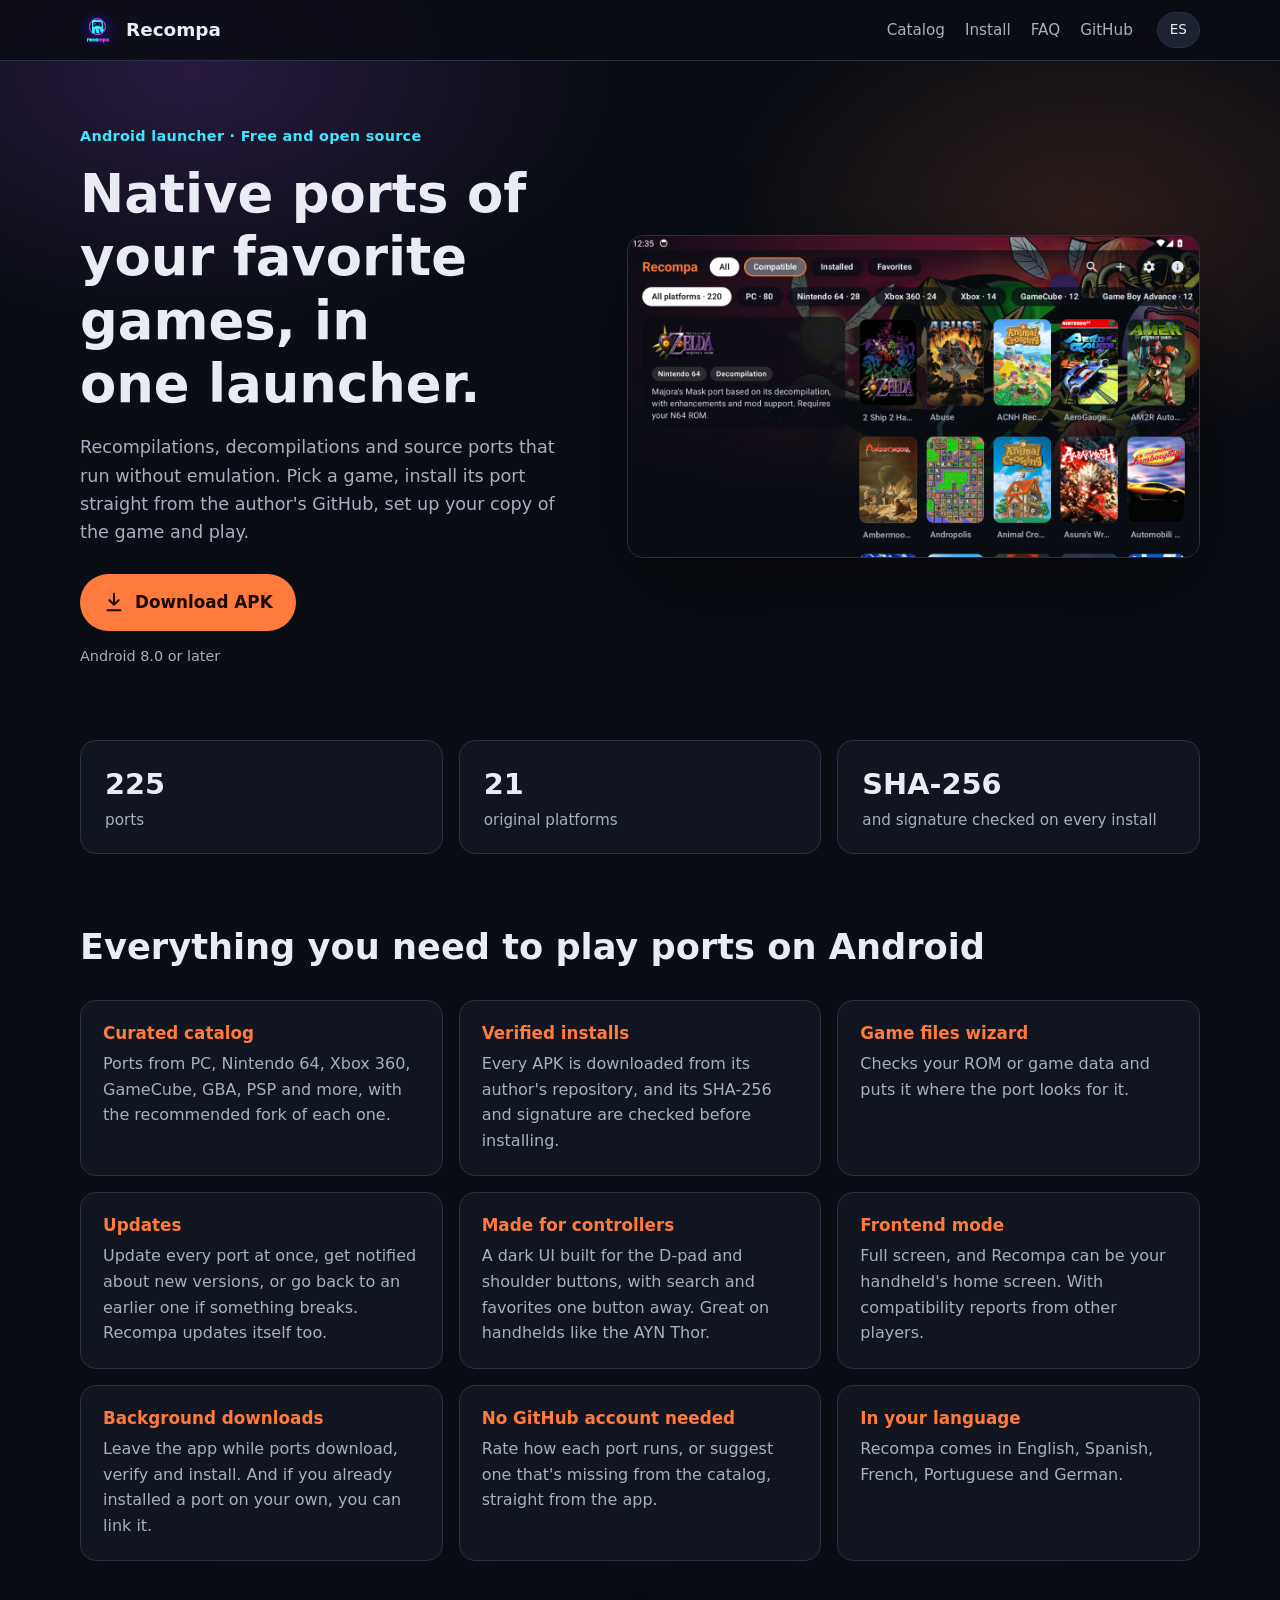
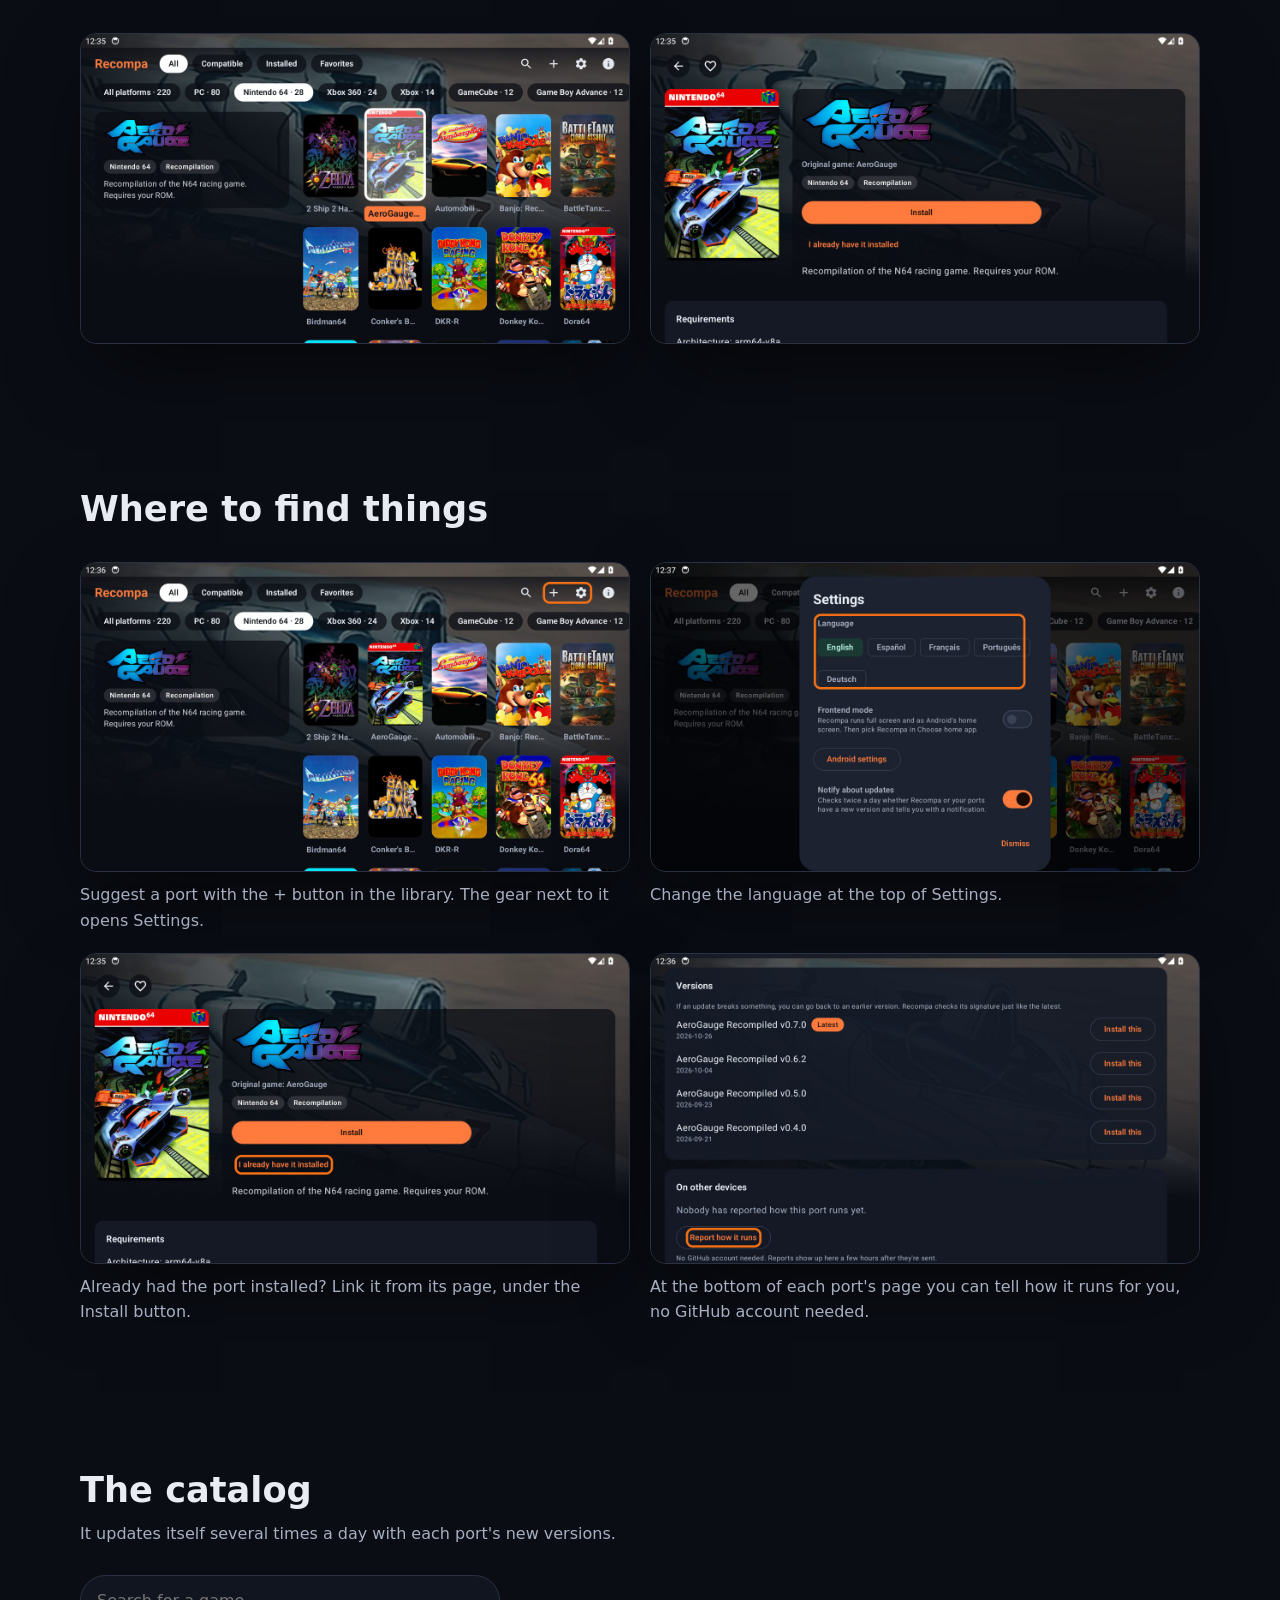
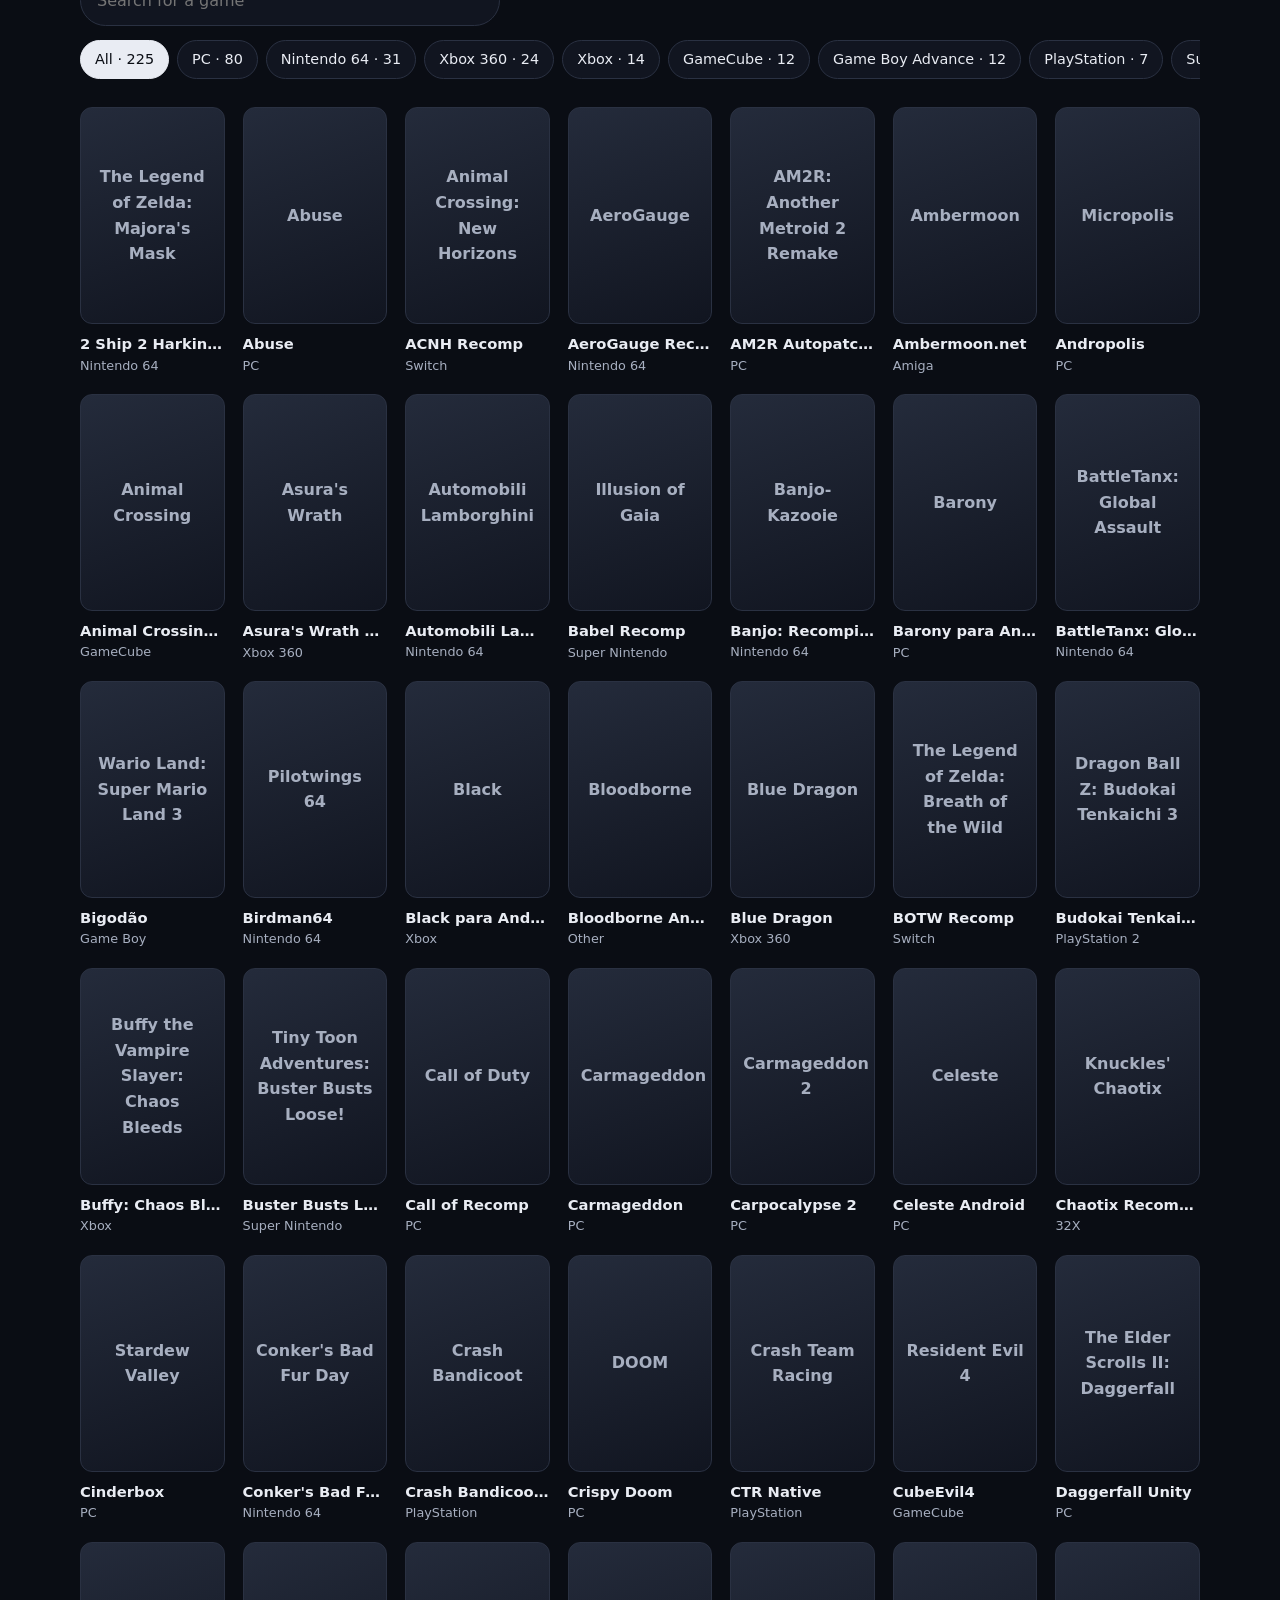
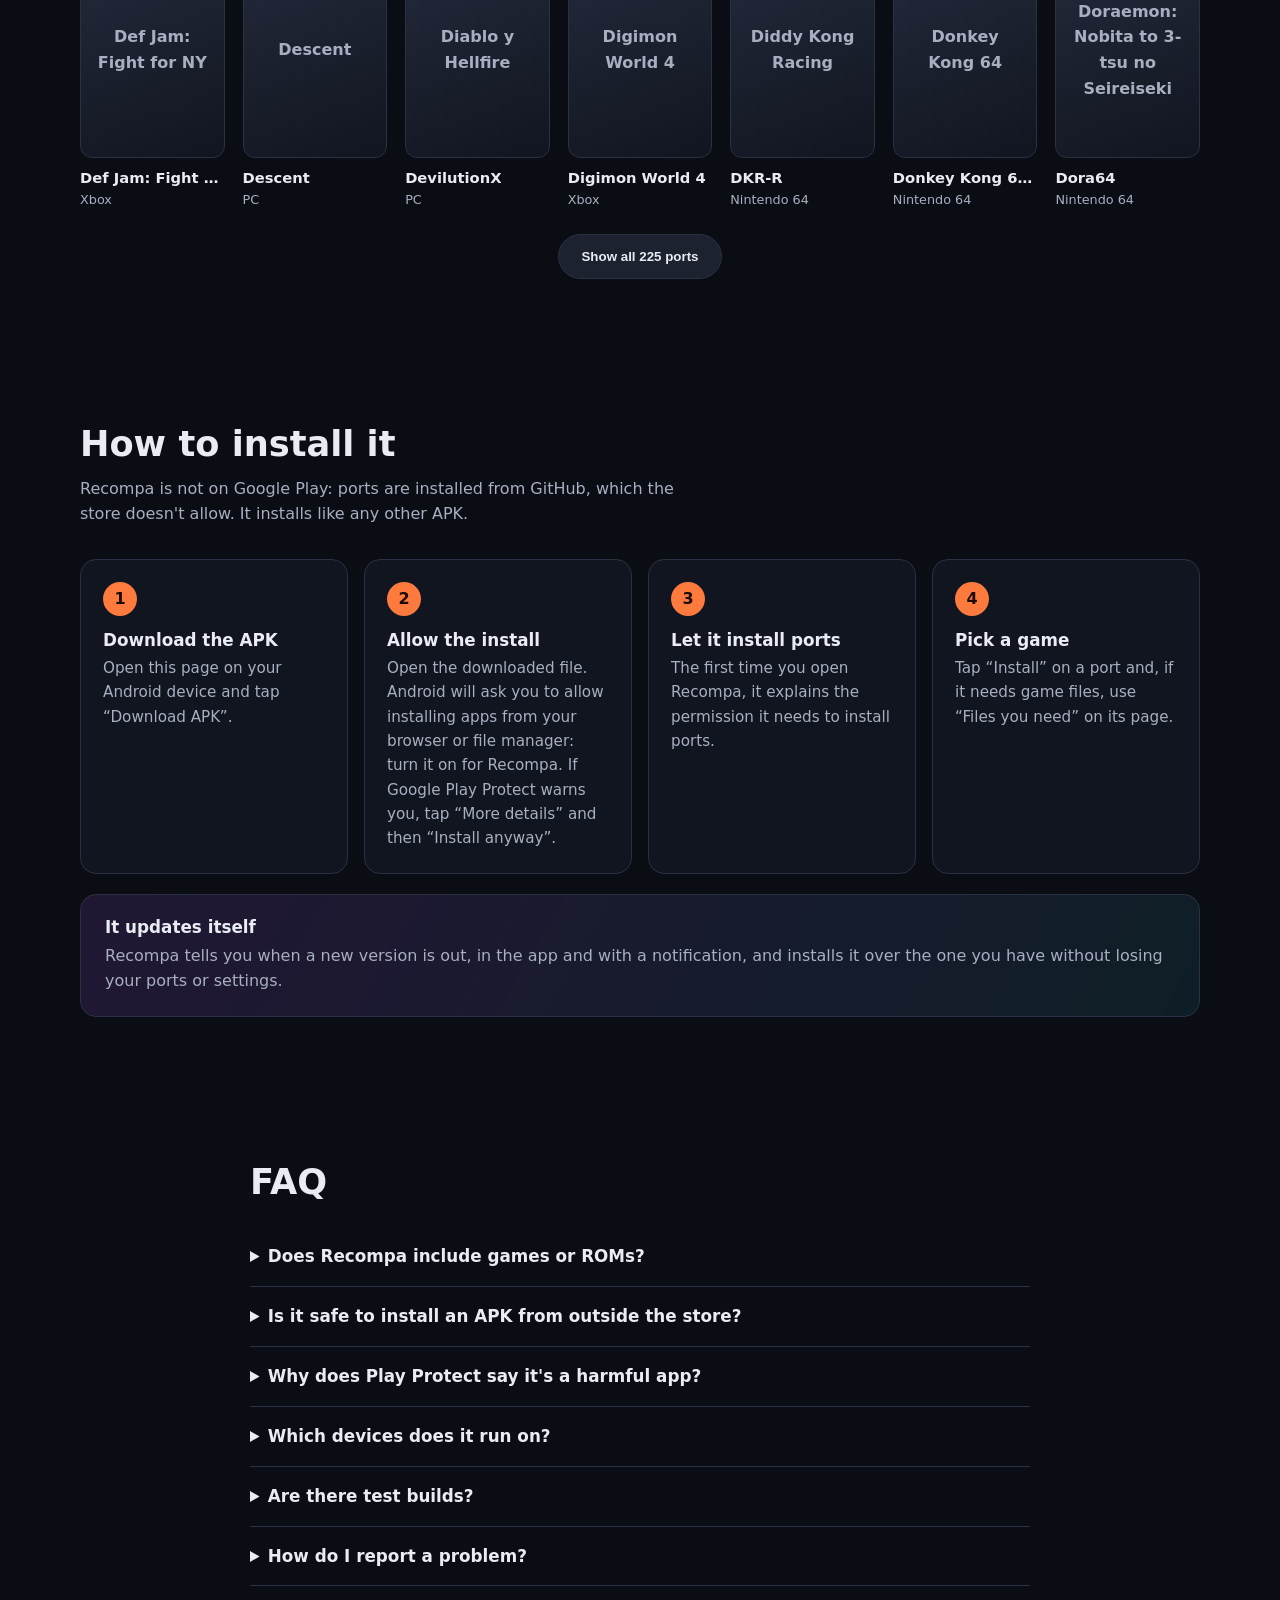
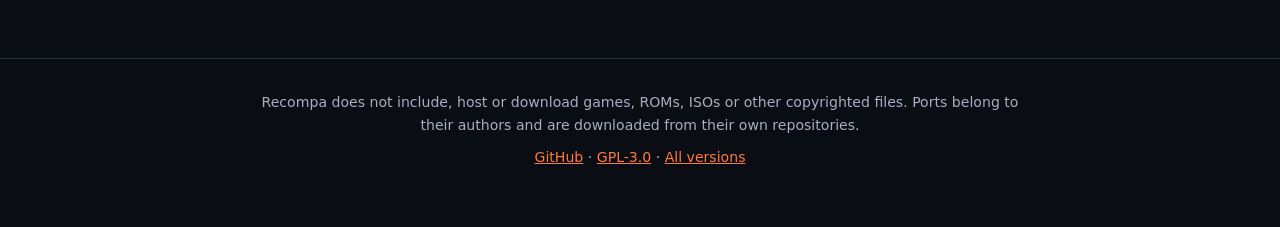
==== index.html @ 6406f09a "Publish the catalog" ====
<!doctype html>
<html lang="es">
<head>
  <meta charset="utf-8">
  <meta name="viewport" content="width=device-width, initial-scale=1">
  <title>Recompa · Ports nativos de juegos para Android</title>
  <meta name="description" content="Recompa es un launcher para Android de ports nativos de juegos: recompilaciones, decompilaciones y source ports. Descarga el APK gratis.">
  <meta name="theme-color" content="#0A0D14">
  <link rel="icon" href="logo.svg" type="image/svg+xml">
  <link rel="apple-touch-icon" href="icon.png">
  <meta property="og:type" content="website">
  <meta property="og:title" content="Recompa · Ports nativos de juegos para Android">
  <meta property="og:description" content="Instala ports nativos de tus juegos favoritos en Android, desde el GitHub de cada autor y verificados.">
  <meta property="og:image" content="https://kalasyan.github.io/recompa/screenshots/library.jpg">
  <meta name="twitter:card" content="summary_large_image">
  <link rel="stylesheet" href="style.css?v=cc97008138">
</head>
<body>
  <header class="top">
    <a class="brand" href="#">
      <img src="logo.svg" alt="" width="36" height="36">
      <span>Recompa</span>
    </a>
    <nav>
      <a href="#catalog" data-i18n="nav.catalog">Catálogo</a>
      <a href="#install" data-i18n="nav.install">Instalar</a>
      <a href="#faq" data-i18n="nav.faq">Preguntas</a>
      <a href="https://github.com/kalasyan/recompa">GitHub</a>
    </nav>
    <button class="lang" id="lang" type="button" aria-label="Change language">EN</button>
  </header>

  <main>
    <section class="hero">
      <div class="hero-text">
        <p class="eyebrow" data-i18n="hero.eyebrow">Launcher para Android · Gratis y open source</p>
        <h1 data-i18n="hero.title">Ports nativos de tus juegos favoritos, en un solo launcher.</h1>
        <p class="lead" data-i18n="hero.lead">Recompilaciones, decompilaciones y source ports que funcionan sin emulación. Elige un juego, instala su port desde el GitHub de su autor, prepara tu copia del juego y a jugar.</p>
        <div class="cta">
          <a class="btn primary" id="download" href="https://github.com/kalasyan/recompa/releases/latest/download/recompa.apk">
            <svg viewBox="0 0 24 24" aria-hidden="true"><path d="M12 3v12m0 0-5-5m5 5 5-5M5 21h14" fill="none" stroke="currentColor" stroke-width="2.2" stroke-linecap="round" stroke-linejoin="round"/></svg>
            <span data-i18n="hero.download">Descargar APK</span>
          </a>
        </div>
        <p class="meta"><span id="version" data-i18n="hero.meta">Android 8.0 o superior</span></p>
      </div>
      <div class="hero-shot">
        <img src="screenshots/library.jpg" width="1280" height="720" alt="La biblioteca de Recompa con carátulas y filtros por plataforma" data-i18n-alt="shot.library">
      </div>
    </section>

    <section class="stats" aria-label="Recompa en cifras">
      <div><strong id="stat-ports">130+</strong><span data-i18n="stats.ports">ports</span></div>
      <div><strong id="stat-platforms">15+</strong><span data-i18n="stats.platforms">plataformas originales</span></div>
      <div><strong>SHA-256</strong><span data-i18n="stats.verified">y firma verificados en cada instalación</span></div>
    </section>

    <section class="features">
      <h2 data-i18n="features.title">Todo lo que necesitas para jugar ports en Android</h2>
      <div class="grid">
        <article><h3 data-i18n="f1.t">Catálogo curado</h3><p data-i18n="f1.d">Ports de PC, Nintendo 64, Xbox 360, GameCube, GBA, PSP y más, con el fork recomendado de cada uno.</p></article>
        <article><h3 data-i18n="f2.t">Instalaciones verificadas</h3><p data-i18n="f2.d">Cada APK se descarga del repositorio de su autor y se comprueban su SHA-256 y su firma antes de instalarlo.</p></article>
        <article><h3 data-i18n="f3.t">Asistente de archivos</h3><p data-i18n="f3.d">Comprueba tu ROM o los datos del juego y los deja listos donde el port los busca.</p></article>
        <article><h3 data-i18n="f4.t">Actualizaciones</h3><p data-i18n="f4.d">Actualiza todos los ports de una vez, recibe avisos de nuevas versiones o vuelve a una anterior si algo se rompe. Recompa también se actualiza solo.</p></article>
        <article><h3 data-i18n="f5.t">Hecho para mando</h3><p data-i18n="f5.d">Interfaz oscura pensada para cruceta y gatillos, con búsqueda y favoritos a un botón. Ideal para consolas portátiles como la AYN Thor.</p></article>
        <article><h3 data-i18n="f6.t">Modo frontend</h3><p data-i18n="f6.d">Pantalla completa, y Recompa puede ser la pantalla de inicio de tu portátil. Con informes de compatibilidad de otros jugadores.</p></article>
        <article><h3 data-i18n="f7.t">Descargas en segundo plano</h3><p data-i18n="f7.d">Sal de la app mientras los ports se descargan, verifican e instalan. Y si ya tenías un port instalado por tu cuenta, puedes vincularlo.</p></article>
        <article><h3 data-i18n="f8.t">Sin cuenta de GitHub</h3><p data-i18n="f8.d">Valora cómo va cada port o sugiere uno que falte en el catálogo directamente desde la app.</p></article>
        <article><h3 data-i18n="f9.t">En tu idioma</h3><p data-i18n="f9.d">Recompa está en inglés, español, francés, portugués y alemán.</p></article>
      </div>
    </section>

    <section class="shots">
      <img src="screenshots/platform.jpg" width="1280" height="720" loading="lazy" alt="Ports de Nintendo 64" data-i18n-alt="shot.platform">
      <img src="screenshots/port.jpg" width="1280" height="720" loading="lazy" alt="La página de un port" data-i18n-alt="shot.port">
    </section>

    <section class="howto">
      <h2 data-i18n="howto.title">Dónde está cada cosa</h2>
      <div class="shots">
        <figure><img src="screenshots/toolbar.jpg" width="1280" height="720" loading="lazy" alt="Los botones de sugerir un port y de ajustes en la biblioteca" data-i18n-alt="howto.toolbar.alt"><figcaption data-i18n="howto.toolbar">Sugiere un port con el botón + de la biblioteca. El engranaje de al lado abre los ajustes.</figcaption></figure>
        <figure><img src="screenshots/settings.jpg" width="1280" height="720" loading="lazy" alt="El selector de idioma en los ajustes" data-i18n-alt="howto.settings.alt"><figcaption data-i18n="howto.settings">Cambia el idioma al principio de los ajustes.</figcaption></figure>
        <figure><img src="screenshots/port-link.jpg" width="1280" height="720" loading="lazy" alt="El botón Ya lo tengo instalado en la página de un port" data-i18n-alt="howto.link.alt"><figcaption data-i18n="howto.link">¿Ya tenías el port instalado? Vincúlalo desde su página, bajo el botón de instalar.</figcaption></figure>
        <figure><img src="screenshots/report-button.jpg" width="1280" height="720" loading="lazy" alt="El botón para informar de cómo funciona un port" data-i18n-alt="howto.report.alt"><figcaption data-i18n="howto.report">Al final de la página de cada port puedes contar cómo te funciona, sin cuenta de GitHub.</figcaption></figure>
      </div>
    </section>

    <section class="catalog" id="catalog">
      <h2 data-i18n="catalog.title">El catálogo</h2>
      <p class="sub" data-i18n="catalog.sub">Se actualiza solo varias veces al día con las nuevas versiones de cada port.</p>
      <div class="filters">
        <input id="search" type="search" placeholder="Buscar un juego" data-i18n-placeholder="catalog.search" autocomplete="off">
        <div class="chips" id="chips"></div>
      </div>
      <div class="ports" id="ports"><p class="empty" data-i18n="catalog.loading">Cargando el catálogo…</p></div>
    </section>

    <section class="install" id="install">
      <h2 data-i18n="install.title">Cómo instalarlo</h2>
      <p class="sub" data-i18n="install.sub">Recompa no está en Google Play: los ports se instalan desde GitHub, algo que la tienda no permite. Se instala como cualquier APK.</p>
      <ol class="steps">
        <li><h3 data-i18n="s1.t">Descarga el APK</h3><p data-i18n="s1.d">Abre esta página en tu Android y pulsa «Descargar APK».</p></li>
        <li><h3 data-i18n="s2.t">Permite la instalación</h3><p data-i18n="s2.d">Abre el archivo descargado. Android te pedirá permitir instalar apps desde tu navegador o gestor de archivos: actívalo para Recompa. Si Google Play Protect te avisa, pulsa «Más detalles» y luego «Instalar de todas formas».</p></li>
        <li><h3 data-i18n="s3.t">Da permiso para instalar ports</h3><p data-i18n="s3.d">La primera vez que abras Recompa te explica el permiso que necesita para instalar ports.</p></li>
        <li><h3 data-i18n="s4.t">Elige un juego</h3><p data-i18n="s4.d">Pulsa «Instalar» en un port y, si necesita archivos del juego, usa «Archivos que necesitas» en su página.</p></li>
      </ol>
      <div class="note">
        <h3 data-i18n="upd.t">Se actualiza solo</h3>
        <p data-i18n="upd.d">Recompa te avisa cuando sale una versión nueva, dentro de la app y con una notificación, y se instala encima de la que tienes sin perder tus ports ni tus ajustes.</p>
      </div>
    </section>

    <section class="faq" id="faq">
      <h2 data-i18n="faq.title">Preguntas frecuentes</h2>
      <details><summary data-i18n="q1.t">¿Recompa incluye juegos o ROMs?</summary><p data-i18n="q1.d">No. Recompa no incluye, aloja ni descarga juegos, ROMs, ISOs ni ningún archivo con copyright. Cada port necesita una copia legítima del juego original.</p></details>
      <details><summary data-i18n="q2.t">¿Es seguro instalar un APK fuera de la tienda?</summary><p data-i18n="q2.d">Recompa está siempre firmado con la misma clave y su código es público en GitHub. Además, comprueba el SHA-256 y la firma de cada port antes de instalarlo. Si algo no coincide, no lo instala.</p></details>
      <details><summary data-i18n="qpp.t">¿Por qué Play Protect dice que es una app dañina?</summary><p data-i18n-html="qpp.d">Google Play Protect desconfía de las apps nuevas que no están en Google Play y que pueden instalar otras apps, como hace cualquier tienda. No ha detectado nada concreto: puedes comprobarlo subiendo el APK a <a href="https://www.virustotal.com/">VirusTotal</a>. Para instalarlo, pulsa «Más detalles» y luego «Instalar de todas formas». El aviso irá desapareciendo a medida que más gente lo instale.</p></details>
      <details><summary data-i18n="q3.t">¿En qué dispositivos funciona?</summary><p data-i18n="q3.d">En Android 8.0 o superior. Está pensado para portátiles con mando como la AYN Thor, pero funciona en móviles y tablets. Cada port tiene sus propios requisitos, y Recompa te dice cuáles son compatibles con tu dispositivo.</p></details>
      <details><summary data-i18n="q4.t">¿Hay versiones de prueba?</summary><p data-i18n-html="q4.d">Sí: cada cambio publica una <a href="https://github.com/kalasyan/recompa/releases">versión nightly</a>. Usan otra clave de firma, así que para pasar de una nightly a la versión estable (o al revés) hay que desinstalar primero.</p></details>
      <details><summary data-i18n="q5.t">¿Cómo informo de un problema?</summary><p data-i18n-html="q5.d">Abre un <a href="https://github.com/kalasyan/recompa/issues">issue en GitHub</a>. Los problemas de un port concreto son de su autor; desde Recompa puedes enviar un informe de compatibilidad o sugerir un port, sin necesidad de cuenta de GitHub.</p></details>
    </section>
  </main>

  <footer>
    <p data-i18n="foot.legal">Recompa no incluye, aloja ni descarga juegos, ROMs, ISOs ni otros archivos con copyright. Los ports pertenecen a sus autores y se descargan de sus propios repositorios.</p>
    <p><a href="https://github.com/kalasyan/recompa">GitHub</a> · <a href="https://github.com/kalasyan/recompa/blob/main/LICENSE">GPL-3.0</a> · <a href="https://github.com/kalasyan/recompa/releases" data-i18n="foot.releases">Todas las versiones</a></p>
  </footer>

  <script src="app.js?v=0de115a813"></script>
</body>
</html>
---- style.css ----
:root {
  --bg: #0A0D14;
  --surface: #111520;
  --surface-2: #1C2230;
  --line: #2A3142;
  --text: #E9ECF3;
  --muted: #A7AFC0;
  --accent: #FF7A3D;
  --accent-ink: #1A0A00;
  --cyan: #3EE6FF;
  --violet: #A855F7;
  --radius: 16px;
  color-scheme: dark;
}

* { box-sizing: border-box; }
html { scroll-behavior: smooth; }
body {
  margin: 0;
  background: var(--bg);
  color: var(--text);
  font: 16px/1.6 system-ui, -apple-system, "Segoe UI", Roboto, sans-serif;
  -webkit-font-smoothing: antialiased;
}
img { max-width: 100%; height: auto; display: block; }
a { color: var(--accent); }
h1, h2, h3 { line-height: 1.2; margin: 0; text-wrap: balance; }
h2 { font-size: clamp(1.6rem, 3.5vw, 2.2rem); }
h3 { font-size: 1.05rem; }
p { margin: 0; }
code { font-size: .9em; background: var(--surface-2); padding: .1em .4em; border-radius: 6px; word-break: break-all; }

main > section { max-width: 1160px; margin: 0 auto; padding: 72px 20px; }
.sub { color: var(--muted); margin-top: 10px; max-width: 62ch; }

.top {
  position: sticky; top: 0; z-index: 10;
  display: flex; align-items: center; gap: 24px;
  padding: 12px max(20px, calc((100% - 1120px) / 2));
  background: rgba(10, 13, 20, .82);
  backdrop-filter: blur(12px);
  border-bottom: 1px solid var(--line);
}
.brand { display: flex; align-items: center; gap: 10px; color: var(--text); text-decoration: none; font-weight: 700; font-size: 1.15rem; }
.top nav { display: flex; gap: 20px; margin-left: auto; }
.top nav a { color: var(--muted); text-decoration: none; font-size: .95rem; }
.top nav a:hover { color: var(--text); }
.lang {
  background: var(--surface-2); color: var(--text); border: 1px solid var(--line);
  border-radius: 999px; padding: 6px 12px; font: inherit; font-size: .85rem; cursor: pointer;
}

.btn {
  display: inline-flex; align-items: center; gap: 10px;
  padding: 14px 22px; border-radius: 999px;
  font-weight: 600; text-decoration: none;
  color: var(--text); background: var(--surface-2); border: 1px solid var(--line);
  transition: transform .15s, background .15s;
}
.btn:hover { transform: translateY(-1px); background: #242B3B; }
.btn.primary { background: var(--accent); color: var(--accent-ink); border-color: transparent; font-size: 1.05rem; }
.btn.primary:hover { background: #FF8F5C; }
.btn svg { width: 22px; height: 22px; }

.hero {
  display: grid; grid-template-columns: minmax(0, 1fr) minmax(0, 1.15fr); gap: 48px; align-items: center;
  padding-top: 64px !important;
}
.hero::before {
  content: ""; position: absolute; inset: 0 0 auto; height: 720px; z-index: -1; pointer-events: none;
  background:
    radial-gradient(600px 360px at 15% 10%, rgba(168, 85, 247, .18), transparent 70%),
    radial-gradient(520px 340px at 85% 30%, rgba(255, 122, 61, .14), transparent 70%);
}
.eyebrow { color: var(--cyan); font-weight: 600; font-size: .9rem; letter-spacing: .02em; }
.hero h1 { font-size: clamp(2rem, 4.6vw, 3.3rem); margin: 14px 0 18px; }
.lead { color: var(--muted); font-size: 1.1rem; max-width: 52ch; }
.cta { display: flex; flex-wrap: wrap; gap: 12px; margin: 28px 0 14px; }
.meta { color: var(--muted); font-size: .9rem; }
.hero-shot img, .shots img {
  border-radius: var(--radius); border: 1px solid var(--line);
  box-shadow: 0 30px 80px -20px rgba(0, 0, 0, .7);
}

.stats {
  display: grid; grid-template-columns: repeat(3, 1fr); gap: 16px;
  padding-top: 0 !important; padding-bottom: 0 !important;
}
.stats div { background: var(--surface); border: 1px solid var(--line); border-radius: var(--radius); padding: 20px 24px; }
.stats strong { display: block; font-size: 1.8rem; color: var(--text); }
.stats span { color: var(--muted); font-size: .95rem; }

.features .grid { display: grid; grid-template-columns: repeat(3, 1fr); gap: 16px; margin-top: 32px; }
.features article { background: var(--surface); border: 1px solid var(--line); border-radius: var(--radius); padding: 22px; }
.features article h3 { color: var(--accent); margin-bottom: 8px; }
.features article p { color: var(--muted); }

.howto .shots { margin-top: 32px; padding-top: 0; }
.howto figure { margin: 0; }
.howto figcaption { color: var(--muted); margin-top: 10px; }
.shots { display: grid; grid-template-columns: 1fr 1fr; gap: 20px; padding-top: 0 !important; }

.filters { display: flex; flex-direction: column; gap: 14px; margin: 28px 0 22px; }
#search {
  width: 100%; max-width: 420px; padding: 12px 16px; border-radius: 999px;
  background: var(--surface); color: var(--text); border: 1px solid var(--line); font: inherit;
}
#search:focus { outline: 2px solid var(--accent); outline-offset: 1px; }
.chips { display: flex; gap: 8px; overflow-x: auto; padding-bottom: 6px; scrollbar-width: thin; }
.chip {
  flex: none; padding: 7px 14px; border-radius: 999px; cursor: pointer;
  background: var(--surface); color: var(--text); border: 1px solid var(--line); font: inherit; font-size: .9rem;
}
.chip[aria-pressed="true"] { background: var(--text); color: var(--bg); border-color: var(--text); }
.ports { display: grid; grid-template-columns: repeat(auto-fill, minmax(140px, 1fr)); gap: 18px; }
.port { text-decoration: none; color: var(--text); min-width: 0; }
.port .cover {
  aspect-ratio: 2 / 3; border-radius: 12px; overflow: hidden; border: 1px solid var(--line);
  background: linear-gradient(160deg, #242B3B, #111520);
  display: grid; place-items: center; text-align: center; padding: 0;
  transition: transform .15s, border-color .15s;
}
.port .cover img { width: 100%; height: 100%; object-fit: cover; }
.port .cover span { padding: 12px; font-weight: 600; color: var(--muted); }
.port:hover .cover { transform: translateY(-3px); border-color: var(--accent); }
.port .name { margin-top: 8px; font-size: .92rem; font-weight: 600; white-space: nowrap; overflow: hidden; text-overflow: ellipsis; }
.port .plat { font-size: .8rem; color: var(--muted); }
.empty { color: var(--muted); grid-column: 1 / -1; }
.more { margin-top: 24px; text-align: center; }

.steps { list-style: none; padding: 0; margin: 32px 0 0; display: grid; grid-template-columns: repeat(4, 1fr); gap: 16px; counter-reset: s; }
.steps li { counter-increment: s; background: var(--surface); border: 1px solid var(--line); border-radius: var(--radius); padding: 22px; }
.steps li::before {
  content: counter(s); display: grid; place-items: center; width: 34px; height: 34px; margin-bottom: 14px;
  border-radius: 50%; background: var(--accent); color: var(--accent-ink); font-weight: 700;
}
.steps h3 { margin-bottom: 6px; }
.steps p { color: var(--muted); font-size: .95rem; }
.note {
  margin-top: 20px;
  background: linear-gradient(120deg, rgba(168, 85, 247, .14), rgba(62, 230, 255, .08));
  border: 1px solid var(--line); border-radius: var(--radius); padding: 22px 24px;
}
.note p { color: var(--muted); margin-top: 6px; }

.faq { max-width: 820px !important; }
.faq h2 { margin-bottom: 24px; }
.faq details { border-bottom: 1px solid var(--line); padding: 16px 0; }
.faq summary { cursor: pointer; font-weight: 600; font-size: 1.05rem; }
.faq details p { color: var(--muted); margin-top: 10px; }

footer { border-top: 1px solid var(--line); padding: 32px 20px 48px; text-align: center; color: var(--muted); font-size: .88rem; }
footer p { max-width: 760px; margin: 0 auto 10px; }

@media (max-width: 900px) {
  .hero { grid-template-columns: 1fr; gap: 32px; }
  .features .grid, .steps { grid-template-columns: 1fr 1fr; }
  .top nav { display: none; }
  .lang { margin-left: auto; }
}
@media (max-width: 600px) {
  main > section { padding: 52px 16px; }
  .stats, .features .grid, .steps, .shots { grid-template-columns: 1fr; }
  .ports { grid-template-columns: repeat(auto-fill, minmax(100px, 1fr)); gap: 12px; }
  .cta .btn { flex: 1 1 100%; justify-content: center; }
}
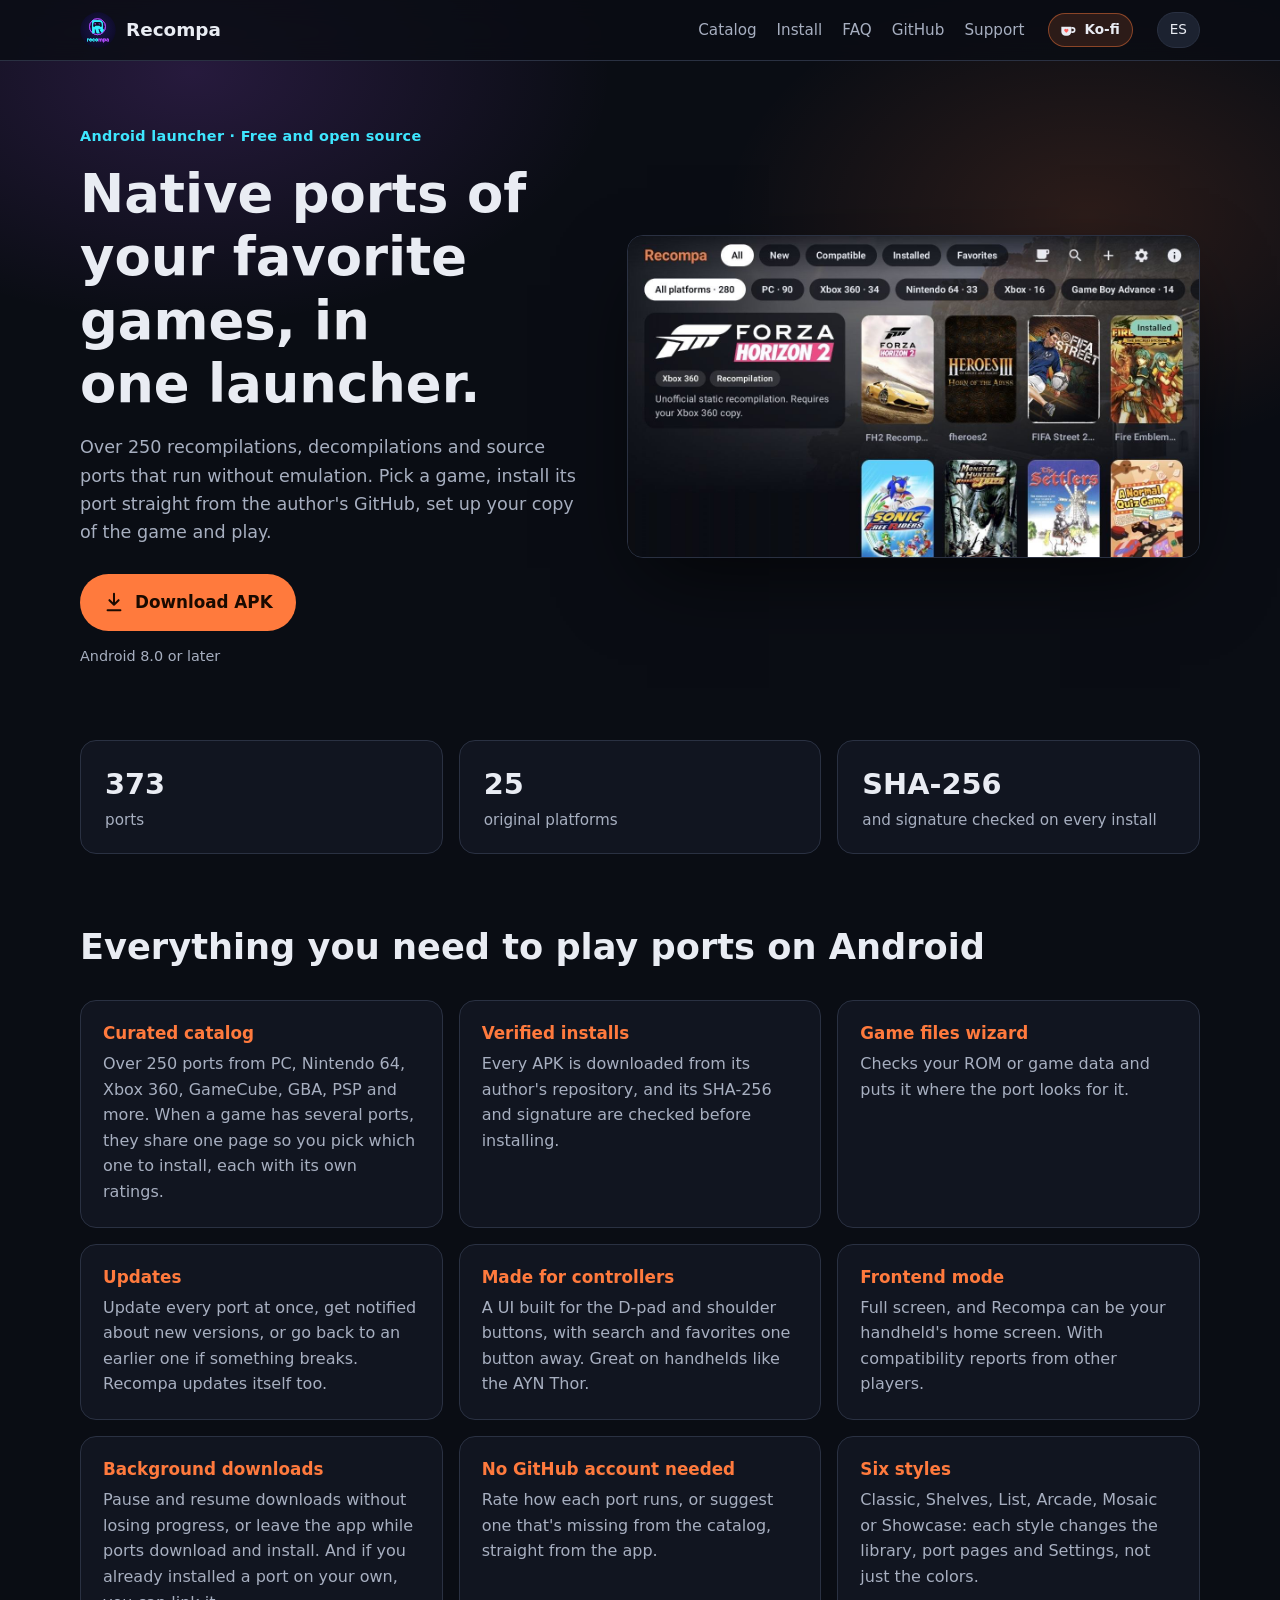
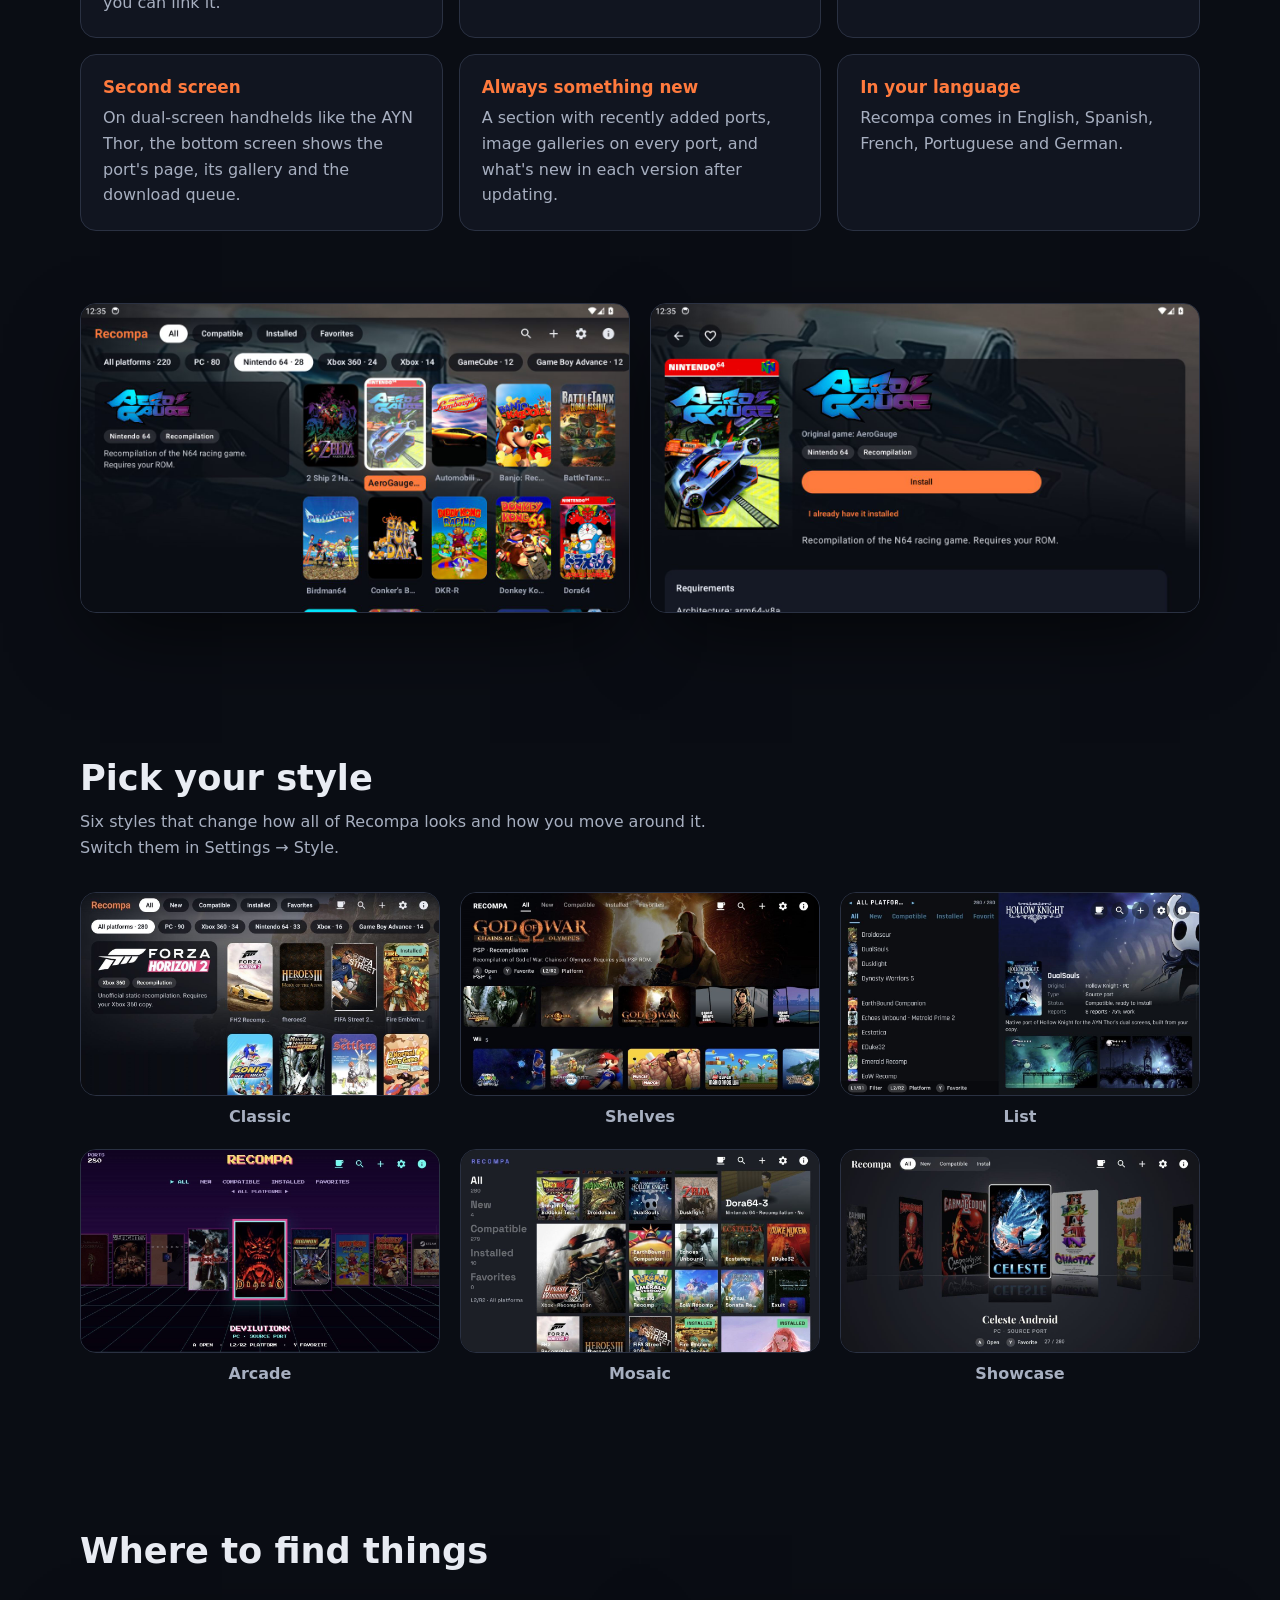
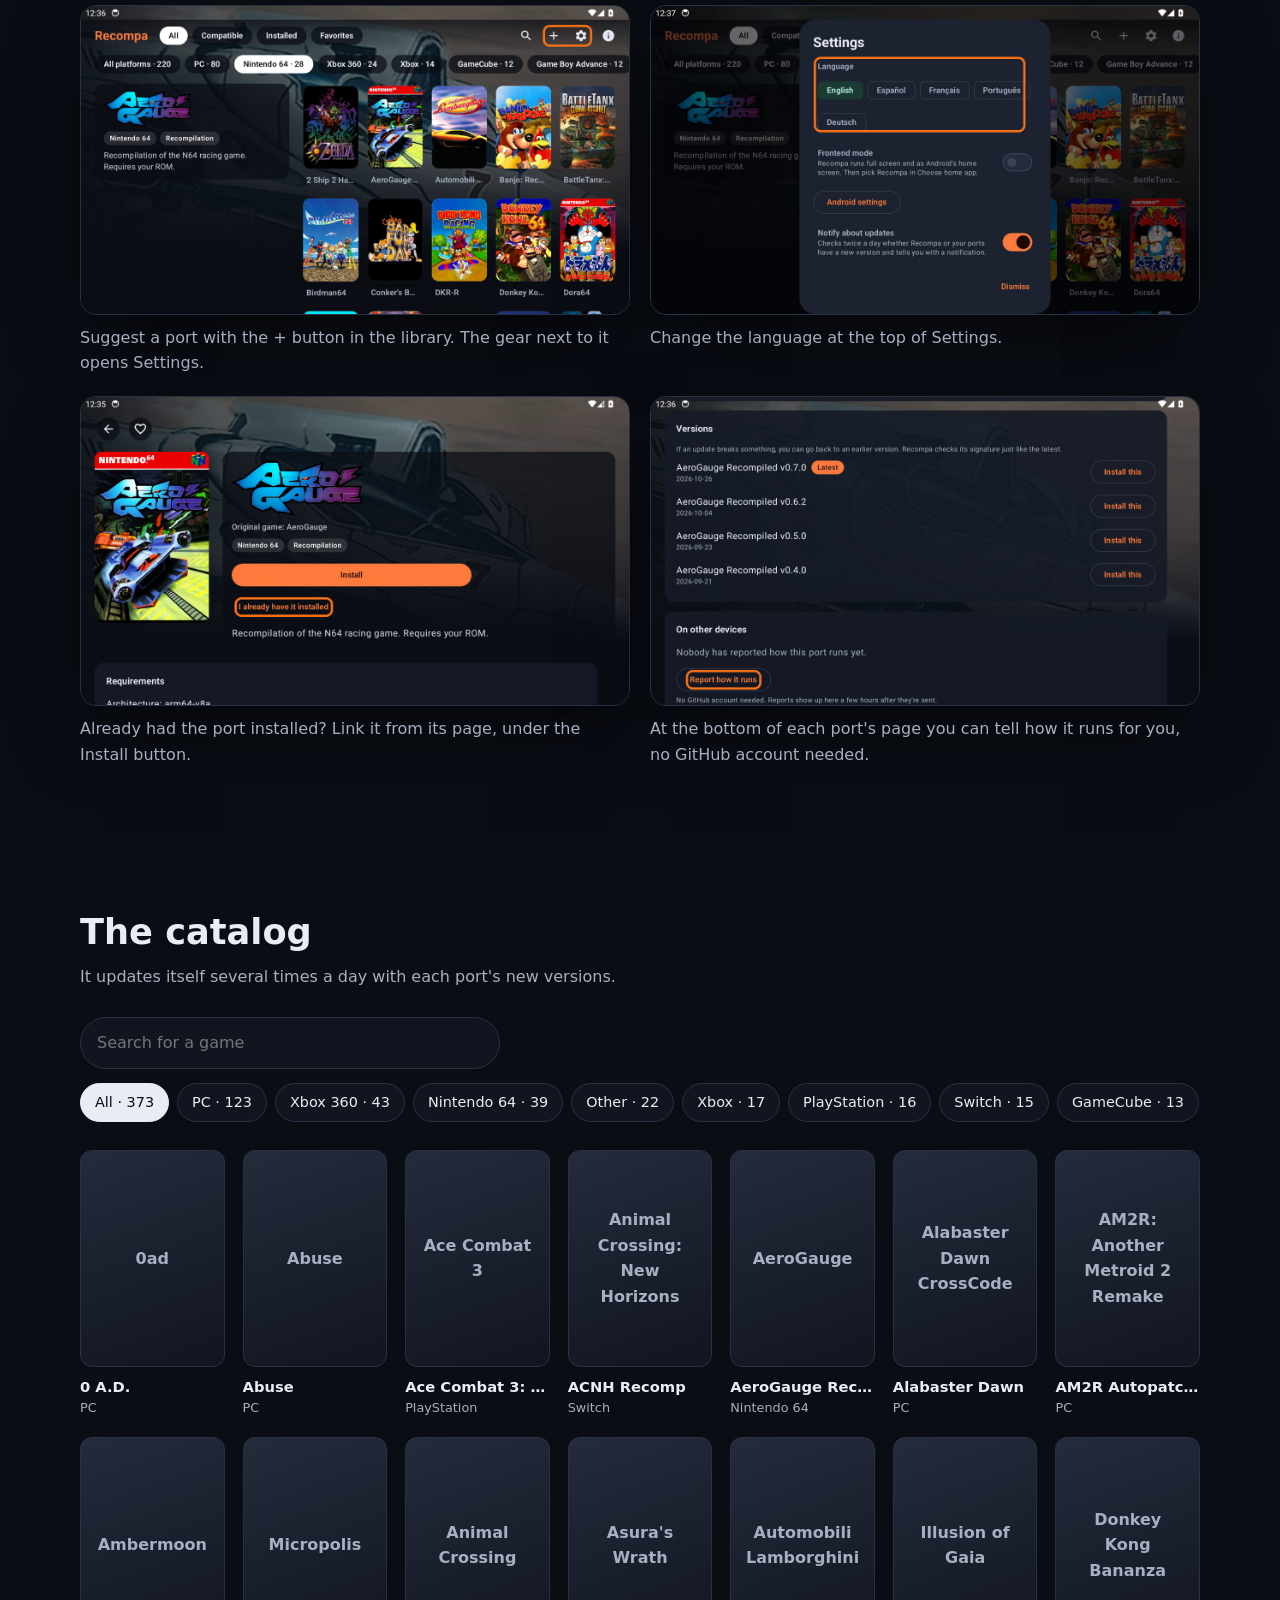
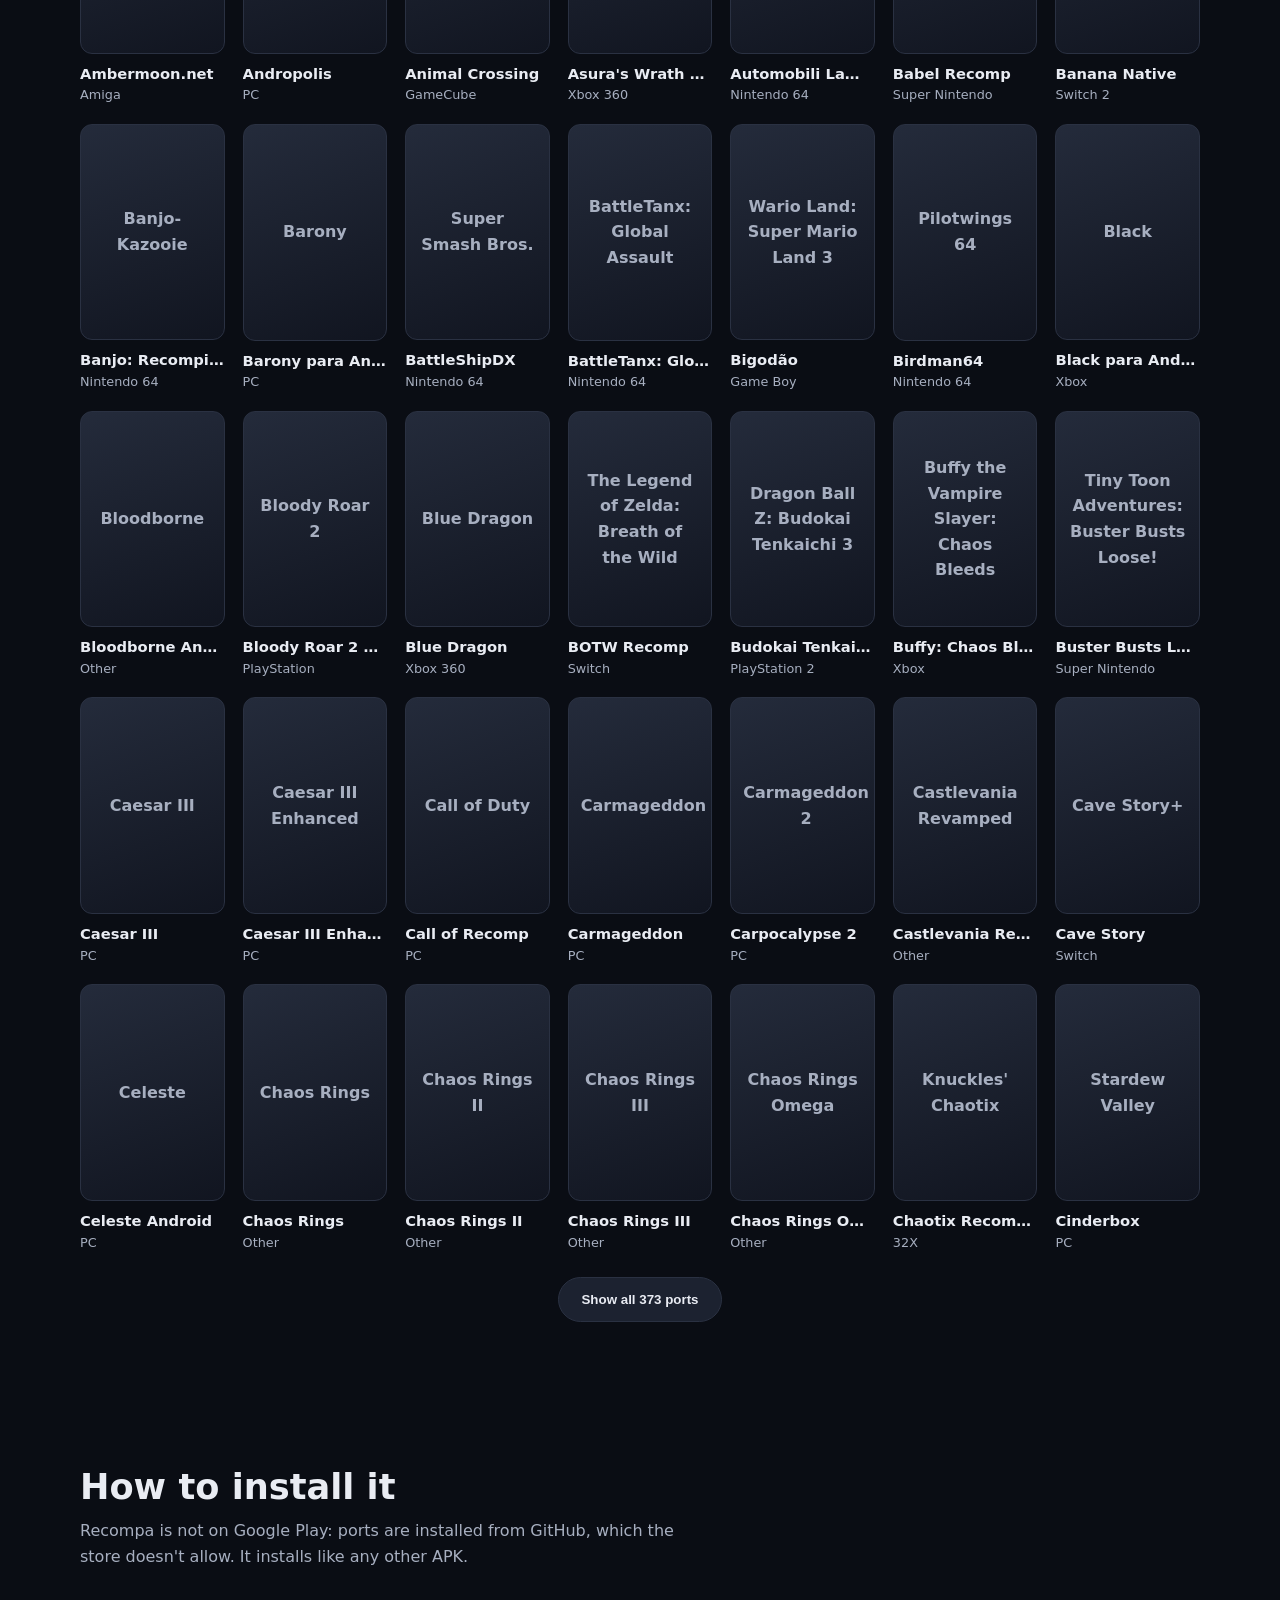
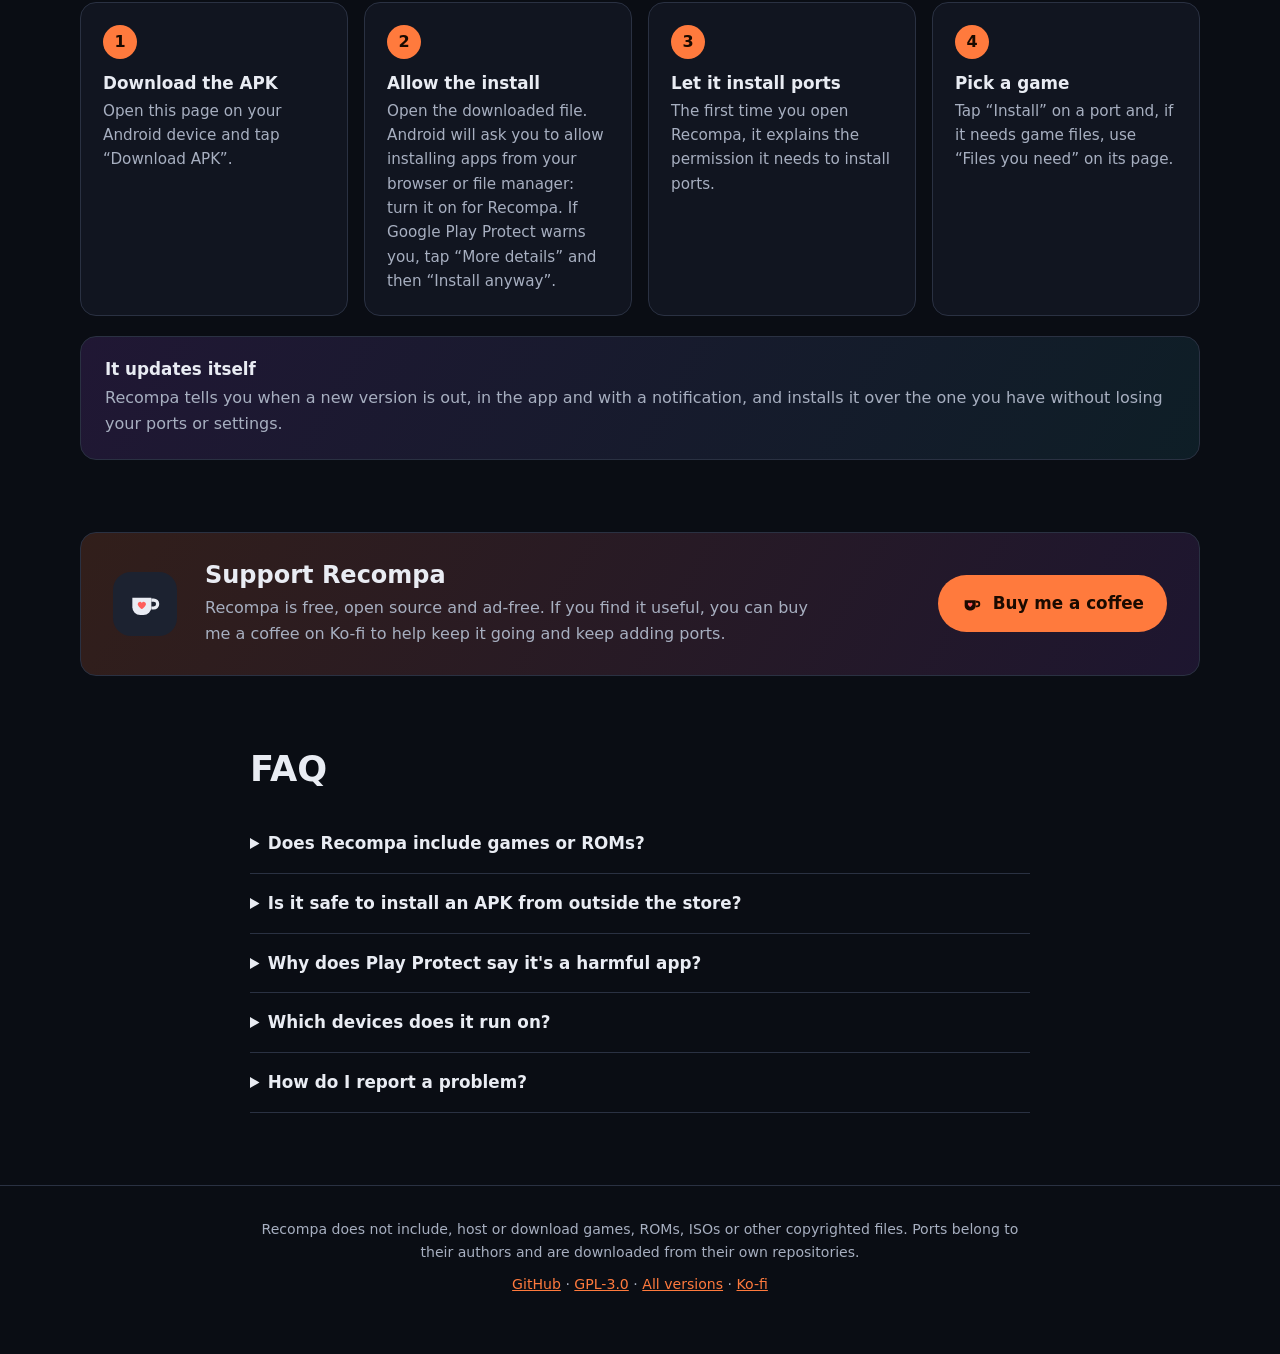
==== commit 2ab95227: "Publish the catalog" ====
--- a/index.html
+++ b/index.html
@@ -4,7 +4,7 @@
   <meta charset="utf-8">
   <meta name="viewport" content="width=device-width, initial-scale=1">
   <title>Recompa · Ports nativos de juegos para Android</title>
-  <meta name="description" content="Recompa es un launcher para Android de ports nativos de juegos: recompilaciones, decompilaciones y source ports. Descarga el APK gratis.">
+  <meta name="description" content="Recompa es un launcher para Android con más de 250 ports nativos de juegos: recompilaciones, decompilaciones y source ports. Descarga el APK gratis.">
   <meta name="theme-color" content="#0A0D14">
   <link rel="icon" href="logo.svg" type="image/svg+xml">
   <link rel="apple-touch-icon" href="icon.png">
@@ -13,7 +13,7 @@
   <meta property="og:description" content="Instala ports nativos de tus juegos favoritos en Android, desde el GitHub de cada autor y verificados.">
   <meta property="og:image" content="https://kalasyan.github.io/recompa/screenshots/library.jpg">
   <meta name="twitter:card" content="summary_large_image">
-  <link rel="stylesheet" href="style.css?v=cc97008138">
+  <link rel="stylesheet" href="style.css?v=a91ed24d8f">
 </head>
 <body>
   <header class="top">
@@ -26,7 +26,12 @@
       <a href="#install" data-i18n="nav.install">Instalar</a>
       <a href="#faq" data-i18n="nav.faq">Preguntas</a>
       <a href="https://github.com/kalasyan/recompa">GitHub</a>
+      <a href="#support" data-i18n="nav.support">Apoyar</a>
     </nav>
+    <a class="kofi-top" href="https://ko-fi.com/joeyrt" aria-label="Ko-fi">
+      <svg viewBox="0 0 24 24" aria-hidden="true"><path d="M4 8h12v6a5 5 0 0 1-5 5H9a5 5 0 0 1-5-5V8Z" fill="currentColor"/><path d="M16 9.5h1.5a2.5 2.5 0 0 1 0 5H16" fill="none" stroke="currentColor" stroke-width="2"/><path d="M10 15.2s-2.6-1.6-2.6-3.2a1.4 1.4 0 0 1 2.6-.7 1.4 1.4 0 0 1 2.6.7c0 1.6-2.6 3.2-2.6 3.2Z" fill="#FF5E5B"/></svg>
+      <span>Ko-fi</span>
+    </a>
     <button class="lang" id="lang" type="button" aria-label="Change language">EN</button>
   </header>
 
@@ -35,7 +40,7 @@
       <div class="hero-text">
         <p class="eyebrow" data-i18n="hero.eyebrow">Launcher para Android · Gratis y open source</p>
         <h1 data-i18n="hero.title">Ports nativos de tus juegos favoritos, en un solo launcher.</h1>
-        <p class="lead" data-i18n="hero.lead">Recompilaciones, decompilaciones y source ports que funcionan sin emulación. Elige un juego, instala su port desde el GitHub de su autor, prepara tu copia del juego y a jugar.</p>
+        <p class="lead" data-i18n="hero.lead">Más de 250 recompilaciones, decompilaciones y source ports que funcionan sin emulación. Elige un juego, instala su port desde el GitHub de su autor, prepara tu copia del juego y a jugar.</p>
         <div class="cta">
           <a class="btn primary" id="download" href="https://github.com/kalasyan/recompa/releases/latest/download/recompa.apk">
             <svg viewBox="0 0 24 24" aria-hidden="true"><path d="M12 3v12m0 0-5-5m5 5 5-5M5 21h14" fill="none" stroke="currentColor" stroke-width="2.2" stroke-linecap="round" stroke-linejoin="round"/></svg>
@@ -50,22 +55,25 @@
     </section>
 
     <section class="stats" aria-label="Recompa en cifras">
-      <div><strong id="stat-ports">130+</strong><span data-i18n="stats.ports">ports</span></div>
-      <div><strong id="stat-platforms">15+</strong><span data-i18n="stats.platforms">plataformas originales</span></div>
+      <div><strong id="stat-ports">250+</strong><span data-i18n="stats.ports">ports</span></div>
+      <div><strong id="stat-platforms">20+</strong><span data-i18n="stats.platforms">plataformas originales</span></div>
       <div><strong>SHA-256</strong><span data-i18n="stats.verified">y firma verificados en cada instalación</span></div>
     </section>
 
     <section class="features">
       <h2 data-i18n="features.title">Todo lo que necesitas para jugar ports en Android</h2>
       <div class="grid">
-        <article><h3 data-i18n="f1.t">Catálogo curado</h3><p data-i18n="f1.d">Ports de PC, Nintendo 64, Xbox 360, GameCube, GBA, PSP y más, con el fork recomendado de cada uno.</p></article>
+        <article><h3 data-i18n="f1.t">Catálogo curado</h3><p data-i18n="f1.d">Más de 250 ports de PC, Nintendo 64, Xbox 360, GameCube, GBA, PSP y más. Si un juego tiene varios ports, están juntos en su página para que elijas cuál instalar, cada uno con sus valoraciones.</p></article>
         <article><h3 data-i18n="f2.t">Instalaciones verificadas</h3><p data-i18n="f2.d">Cada APK se descarga del repositorio de su autor y se comprueban su SHA-256 y su firma antes de instalarlo.</p></article>
         <article><h3 data-i18n="f3.t">Asistente de archivos</h3><p data-i18n="f3.d">Comprueba tu ROM o los datos del juego y los deja listos donde el port los busca.</p></article>
         <article><h3 data-i18n="f4.t">Actualizaciones</h3><p data-i18n="f4.d">Actualiza todos los ports de una vez, recibe avisos de nuevas versiones o vuelve a una anterior si algo se rompe. Recompa también se actualiza solo.</p></article>
-        <article><h3 data-i18n="f5.t">Hecho para mando</h3><p data-i18n="f5.d">Interfaz oscura pensada para cruceta y gatillos, con búsqueda y favoritos a un botón. Ideal para consolas portátiles como la AYN Thor.</p></article>
+        <article><h3 data-i18n="f5.t">Hecho para mando</h3><p data-i18n="f5.d">Interfaz pensada para cruceta y gatillos, con búsqueda y favoritos a un botón. Ideal para consolas portátiles como la AYN Thor.</p></article>
         <article><h3 data-i18n="f6.t">Modo frontend</h3><p data-i18n="f6.d">Pantalla completa, y Recompa puede ser la pantalla de inicio de tu portátil. Con informes de compatibilidad de otros jugadores.</p></article>
-        <article><h3 data-i18n="f7.t">Descargas en segundo plano</h3><p data-i18n="f7.d">Sal de la app mientras los ports se descargan, verifican e instalan. Y si ya tenías un port instalado por tu cuenta, puedes vincularlo.</p></article>
+        <article><h3 data-i18n="f7.t">Descargas en segundo plano</h3><p data-i18n="f7.d">Pausa y reanuda las descargas sin perder lo descargado, o sal de la app mientras los ports se descargan e instalan. Y si ya tenías un port instalado por tu cuenta, puedes vincularlo.</p></article>
         <article><h3 data-i18n="f8.t">Sin cuenta de GitHub</h3><p data-i18n="f8.d">Valora cómo va cada port o sugiere uno que falte en el catálogo directamente desde la app.</p></article>
+        <article><h3 data-i18n="f10.t">Seis estilos</h3><p data-i18n="f10.d">Clásico, Estanterías, Lista, Arcade, Mosaico o Vitrina: cada estilo cambia la biblioteca, las fichas y los ajustes, no solo los colores.</p></article>
+        <article><h3 data-i18n="f11.t">Segunda pantalla</h3><p data-i18n="f11.d">En portátiles de doble pantalla como la AYN Thor, la pantalla de abajo muestra la ficha del port, su galería y la cola de descargas.</p></article>
+        <article><h3 data-i18n="f12.t">Siempre algo nuevo</h3><p data-i18n="f12.d">Una sección con los ports añadidos recientemente, galerías de imágenes en cada port y las novedades de cada versión al actualizar.</p></article>
         <article><h3 data-i18n="f9.t">En tu idioma</h3><p data-i18n="f9.d">Recompa está en inglés, español, francés, portugués y alemán.</p></article>
       </div>
     </section>
@@ -73,6 +81,19 @@
     <section class="shots">
       <img src="screenshots/platform.jpg" width="1280" height="720" loading="lazy" alt="Ports de Nintendo 64" data-i18n-alt="shot.platform">
       <img src="screenshots/port.jpg" width="1280" height="720" loading="lazy" alt="La página de un port" data-i18n-alt="shot.port">
+    </section>
+
+    <section class="styles" id="styles">
+      <h2 data-i18n="styles.title">Elige tu estilo</h2>
+      <p class="sub" data-i18n="styles.sub">Seis estilos que cambian cómo se ve y se recorre todo Recompa. Se cambian en Ajustes → Estilo.</p>
+      <div class="gallery">
+        <figure><img src="screenshots/style-classic.jpg" width="1280" height="720" loading="lazy" alt="La biblioteca con el estilo Clásico" data-i18n-alt="style.classic.alt"><figcaption data-i18n="style.classic">Clásico</figcaption></figure>
+        <figure><img src="screenshots/style-shelves.jpg" width="1280" height="720" loading="lazy" alt="La biblioteca con el estilo Estanterías" data-i18n-alt="style.shelves.alt"><figcaption data-i18n="style.shelves">Estanterías</figcaption></figure>
+        <figure><img src="screenshots/style-list.jpg" width="1280" height="720" loading="lazy" alt="La biblioteca con el estilo Lista" data-i18n-alt="style.list.alt"><figcaption data-i18n="style.list">Lista</figcaption></figure>
+        <figure><img src="screenshots/style-arcade.jpg" width="1280" height="720" loading="lazy" alt="La biblioteca con el estilo Arcade" data-i18n-alt="style.arcade.alt"><figcaption data-i18n="style.arcade">Arcade</figcaption></figure>
+        <figure><img src="screenshots/style-mosaic.jpg" width="1280" height="720" loading="lazy" alt="La biblioteca con el estilo Mosaico" data-i18n-alt="style.mosaic.alt"><figcaption data-i18n="style.mosaic">Mosaico</figcaption></figure>
+        <figure><img src="screenshots/style-showcase.jpg" width="1280" height="720" loading="lazy" alt="La biblioteca con el estilo Vitrina" data-i18n-alt="style.showcase.alt"><figcaption data-i18n="style.showcase">Vitrina</figcaption></figure>
+      </div>
     </section>
 
     <section class="howto">
@@ -110,22 +131,35 @@
       </div>
     </section>
 
+    <section class="support" id="support">
+      <div class="card">
+        <div class="mug"><svg viewBox="0 0 24 24" aria-hidden="true"><path d="M4 8h12v6a5 5 0 0 1-5 5H9a5 5 0 0 1-5-5V8Z" fill="currentColor"/><path d="M16 9.5h1.5a2.5 2.5 0 0 1 0 5H16" fill="none" stroke="currentColor" stroke-width="2"/><path d="M10 15.2s-2.6-1.6-2.6-3.2a1.4 1.4 0 0 1 2.6-.7 1.4 1.4 0 0 1 2.6.7c0 1.6-2.6 3.2-2.6 3.2Z" fill="#FF5E5B"/></svg></div>
+        <div class="txt">
+          <h2 data-i18n="support.title">Apoya Recompa</h2>
+          <p data-i18n="support.d">Recompa es gratis, open source y sin anuncios. Si te resulta útil, puedes invitarme a un café en Ko-fi para ayudar a mantenerlo y seguir añadiendo ports.</p>
+        </div>
+        <a class="btn primary" href="https://ko-fi.com/joeyrt">
+          <svg viewBox="0 0 24 24" aria-hidden="true"><path d="M4 8h12v6a5 5 0 0 1-5 5H9a5 5 0 0 1-5-5V8Z" fill="currentColor"/><path d="M16 9.5h1.5a2.5 2.5 0 0 1 0 5H16" fill="none" stroke="currentColor" stroke-width="2"/><path d="M10 15.2s-2.6-1.6-2.6-3.2a1.4 1.4 0 0 1 2.6-.7 1.4 1.4 0 0 1 2.6.7c0 1.6-2.6 3.2-2.6 3.2Z" fill="#FF5E5B"/></svg>
+          <span data-i18n="support.btn">Invitar a un café</span>
+        </a>
+      </div>
+    </section>
+
     <section class="faq" id="faq">
       <h2 data-i18n="faq.title">Preguntas frecuentes</h2>
       <details><summary data-i18n="q1.t">¿Recompa incluye juegos o ROMs?</summary><p data-i18n="q1.d">No. Recompa no incluye, aloja ni descarga juegos, ROMs, ISOs ni ningún archivo con copyright. Cada port necesita una copia legítima del juego original.</p></details>
       <details><summary data-i18n="q2.t">¿Es seguro instalar un APK fuera de la tienda?</summary><p data-i18n="q2.d">Recompa está siempre firmado con la misma clave y su código es público en GitHub. Además, comprueba el SHA-256 y la firma de cada port antes de instalarlo. Si algo no coincide, no lo instala.</p></details>
       <details><summary data-i18n="qpp.t">¿Por qué Play Protect dice que es una app dañina?</summary><p data-i18n-html="qpp.d">Google Play Protect desconfía de las apps nuevas que no están en Google Play y que pueden instalar otras apps, como hace cualquier tienda. No ha detectado nada concreto: puedes comprobarlo subiendo el APK a <a href="https://www.virustotal.com/">VirusTotal</a>. Para instalarlo, pulsa «Más detalles» y luego «Instalar de todas formas». El aviso irá desapareciendo a medida que más gente lo instale.</p></details>
       <details><summary data-i18n="q3.t">¿En qué dispositivos funciona?</summary><p data-i18n="q3.d">En Android 8.0 o superior. Está pensado para portátiles con mando como la AYN Thor, pero funciona en móviles y tablets. Cada port tiene sus propios requisitos, y Recompa te dice cuáles son compatibles con tu dispositivo.</p></details>
-      <details><summary data-i18n="q4.t">¿Hay versiones de prueba?</summary><p data-i18n-html="q4.d">Sí: cada cambio publica una <a href="https://github.com/kalasyan/recompa/releases">versión nightly</a>. Usan otra clave de firma, así que para pasar de una nightly a la versión estable (o al revés) hay que desinstalar primero.</p></details>
       <details><summary data-i18n="q5.t">¿Cómo informo de un problema?</summary><p data-i18n-html="q5.d">Abre un <a href="https://github.com/kalasyan/recompa/issues">issue en GitHub</a>. Los problemas de un port concreto son de su autor; desde Recompa puedes enviar un informe de compatibilidad o sugerir un port, sin necesidad de cuenta de GitHub.</p></details>
     </section>
   </main>
 
   <footer>
     <p data-i18n="foot.legal">Recompa no incluye, aloja ni descarga juegos, ROMs, ISOs ni otros archivos con copyright. Los ports pertenecen a sus autores y se descargan de sus propios repositorios.</p>
-    <p><a href="https://github.com/kalasyan/recompa">GitHub</a> · <a href="https://github.com/kalasyan/recompa/blob/main/LICENSE">GPL-3.0</a> · <a href="https://github.com/kalasyan/recompa/releases" data-i18n="foot.releases">Todas las versiones</a></p>
+    <p><a href="https://github.com/kalasyan/recompa">GitHub</a> · <a href="https://github.com/kalasyan/recompa/blob/main/LICENSE">GPL-3.0</a> · <a href="https://github.com/kalasyan/recompa/releases" data-i18n="foot.releases">Todas las versiones</a> · <a href="https://ko-fi.com/joeyrt">Ko-fi</a></p>
   </footer>
 
-  <script src="app.js?v=0de115a813"></script>
+  <script src="app.js?v=b68805189e"></script>
 </body>
 </html>
--- a/style.css
+++ b/style.css
@@ -50,6 +50,13 @@
   border-radius: 999px; padding: 6px 12px; font: inherit; font-size: .85rem; cursor: pointer;
 }
 
+.kofi-top {
+  display: inline-flex; align-items: center; gap: 6px; padding: 5px 12px 5px 9px; border-radius: 999px; text-decoration: none;
+  background: rgba(255, 122, 61, .14); border: 1px solid rgba(255, 122, 61, .45); color: var(--text); font-size: .85rem; font-weight: 600;
+}
+.kofi-top svg { width: 20px; height: 20px; }
+.kofi-top:hover { background: rgba(255, 122, 61, .24); }
+
 .btn {
   display: inline-flex; align-items: center; gap: 10px;
   padding: 14px 22px; border-radius: 999px;
@@ -96,6 +103,10 @@
 .features article p { color: var(--muted); }
 
 .howto .shots { margin-top: 32px; padding-top: 0; }
+.gallery { display: grid; grid-template-columns: repeat(3, 1fr); gap: 20px; margin-top: 32px; }
+.gallery figure { margin: 0; }
+.gallery img { border-radius: var(--radius); border: 1px solid var(--line); }
+.gallery figcaption { color: var(--muted); margin-top: 8px; text-align: center; font-weight: 600; }
 .howto figure { margin: 0; }
 .howto figcaption { color: var(--muted); margin-top: 10px; }
 .shots { display: grid; grid-template-columns: 1fr 1fr; gap: 20px; padding-top: 0 !important; }
@@ -149,18 +160,33 @@
 .faq summary { cursor: pointer; font-weight: 600; font-size: 1.05rem; }
 .faq details p { color: var(--muted); margin-top: 10px; }
 
+.support { padding-top: 0 !important; padding-bottom: 0 !important; }
+.support .card {
+  display: flex; align-items: center; gap: 28px; padding: 28px 32px; border-radius: var(--radius); border: 1px solid var(--line);
+  background: linear-gradient(120deg, rgba(255, 122, 61, .16), rgba(168, 85, 247, .12));
+}
+.support .mug { flex: none; width: 64px; height: 64px; border-radius: 18px; display: grid; place-items: center; background: var(--surface-2); color: var(--text); }
+.support .mug svg { width: 38px; height: 38px; }
+.support .txt { flex: 1; }
+.support h2 { font-size: 1.5rem; }
+.support .txt p { color: var(--muted); margin-top: 6px; max-width: 60ch; }
+
 footer { border-top: 1px solid var(--line); padding: 32px 20px 48px; text-align: center; color: var(--muted); font-size: .88rem; }
 footer p { max-width: 760px; margin: 0 auto 10px; }
 
 @media (max-width: 900px) {
   .hero { grid-template-columns: 1fr; gap: 32px; }
-  .features .grid, .steps { grid-template-columns: 1fr 1fr; }
+  .features .grid, .steps, .gallery { grid-template-columns: 1fr 1fr; }
   .top nav { display: none; }
-  .lang { margin-left: auto; }
+  .kofi-top { margin-left: auto; }
 }
 @media (max-width: 600px) {
   main > section { padding: 52px 16px; }
   .stats, .features .grid, .steps, .shots { grid-template-columns: 1fr; }
   .ports { grid-template-columns: repeat(auto-fill, minmax(100px, 1fr)); gap: 12px; }
   .cta .btn { flex: 1 1 100%; justify-content: center; }
+  .support .card { flex-direction: column; align-items: flex-start; padding: 22px; gap: 16px; }
+  .support .btn { width: 100%; justify-content: center; }
+  .kofi-top { padding: 5px 8px; }
+  .kofi-top span { display: none; }
 }
